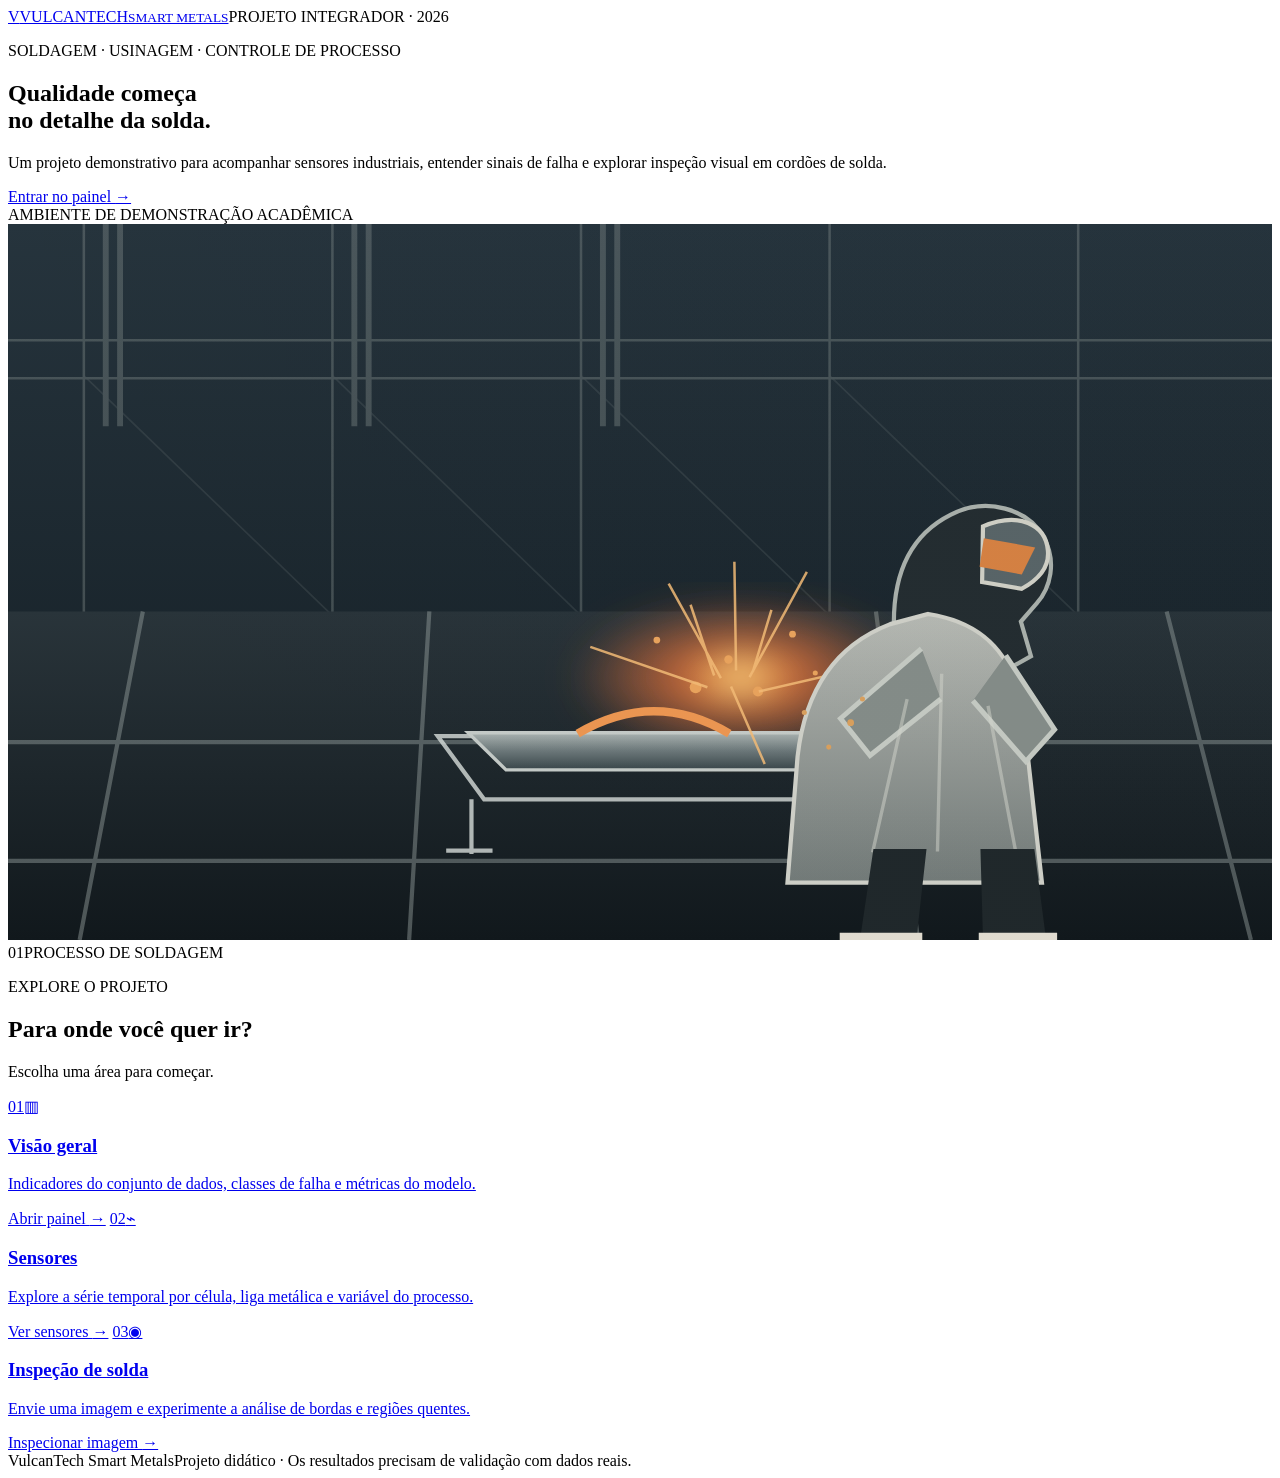
==== web/index.html @ ec48d2c2 "." ====
<!doctype html>
<html lang="pt-BR">
<head><meta charset="utf-8"><meta name="viewport" content="width=device-width, initial-scale=1"><title>VulcanTech | Soldagem Industrial</title><link rel="stylesheet" href="/static/styles.css"></head>
<body class="home-page">
  <header class="home-header"><a class="wordmark" href="/"><span class="wordmark-symbol">V</span><span>VULCANTECH<small>SMART METALS</small></span></a><span class="header-note">PROJETO INTEGRADOR · 2026</span></header>
  <main>
    <section class="cover">
      <div class="cover-copy"><p class="kicker">SOLDAGEM · USINAGEM · CONTROLE DE PROCESSO</p><h1>Qualidade começa<br>no detalhe da solda.</h1><p class="cover-intro">Um projeto demonstrativo para acompanhar sensores industriais, entender sinais de falha e explorar inspeção visual em cordões de solda.</p><a class="primary-button" href="/dashboard">Entrar no painel <span>→</span></a><div class="cover-caption"><i></i> AMBIENTE DE DEMONSTRAÇÃO ACADÊMICA</div></div>
      <div class="cover-photo"><img src="/assets/capa_soldagem.svg" alt="Ilustração de soldador trabalhando em uma peça metálica, com faíscas na região do cordão"><div class="photo-tag"><span>01</span><span>PROCESSO DE SOLDAGEM</span></div></div>
    </section>
    <section class="home-links"><div class="home-links-heading"><div><p class="kicker">EXPLORE O PROJETO</p><h2>Para onde você quer ir?</h2></div><p>Escolha uma área para começar.</p></div><div class="feature-links">
      <a class="feature-card" href="/dashboard"><span class="feature-number">01</span><span class="feature-icon">▥</span><h3>Visão geral</h3><p>Indicadores do conjunto de dados, classes de falha e métricas do modelo.</p><span class="feature-arrow">Abrir painel <b>→</b></span></a>
      <a class="feature-card" href="/sensors"><span class="feature-number">02</span><span class="feature-icon">⌁</span><h3>Sensores</h3><p>Explore a série temporal por célula, liga metálica e variável do processo.</p><span class="feature-arrow">Ver sensores <b>→</b></span></a>
      <a class="feature-card" href="/inspection"><span class="feature-number">03</span><span class="feature-icon">◉</span><h3>Inspeção de solda</h3><p>Envie uma imagem e experimente a análise de bordas e regiões quentes.</p><span class="feature-arrow">Inspecionar imagem <b>→</b></span></a>
    </div></section>
  </main>
  <footer class="home-footer"><span>VulcanTech Smart Metals</span><span>Projeto didático · Os resultados precisam de validação com dados reais.</span></footer>
</body>
</html>
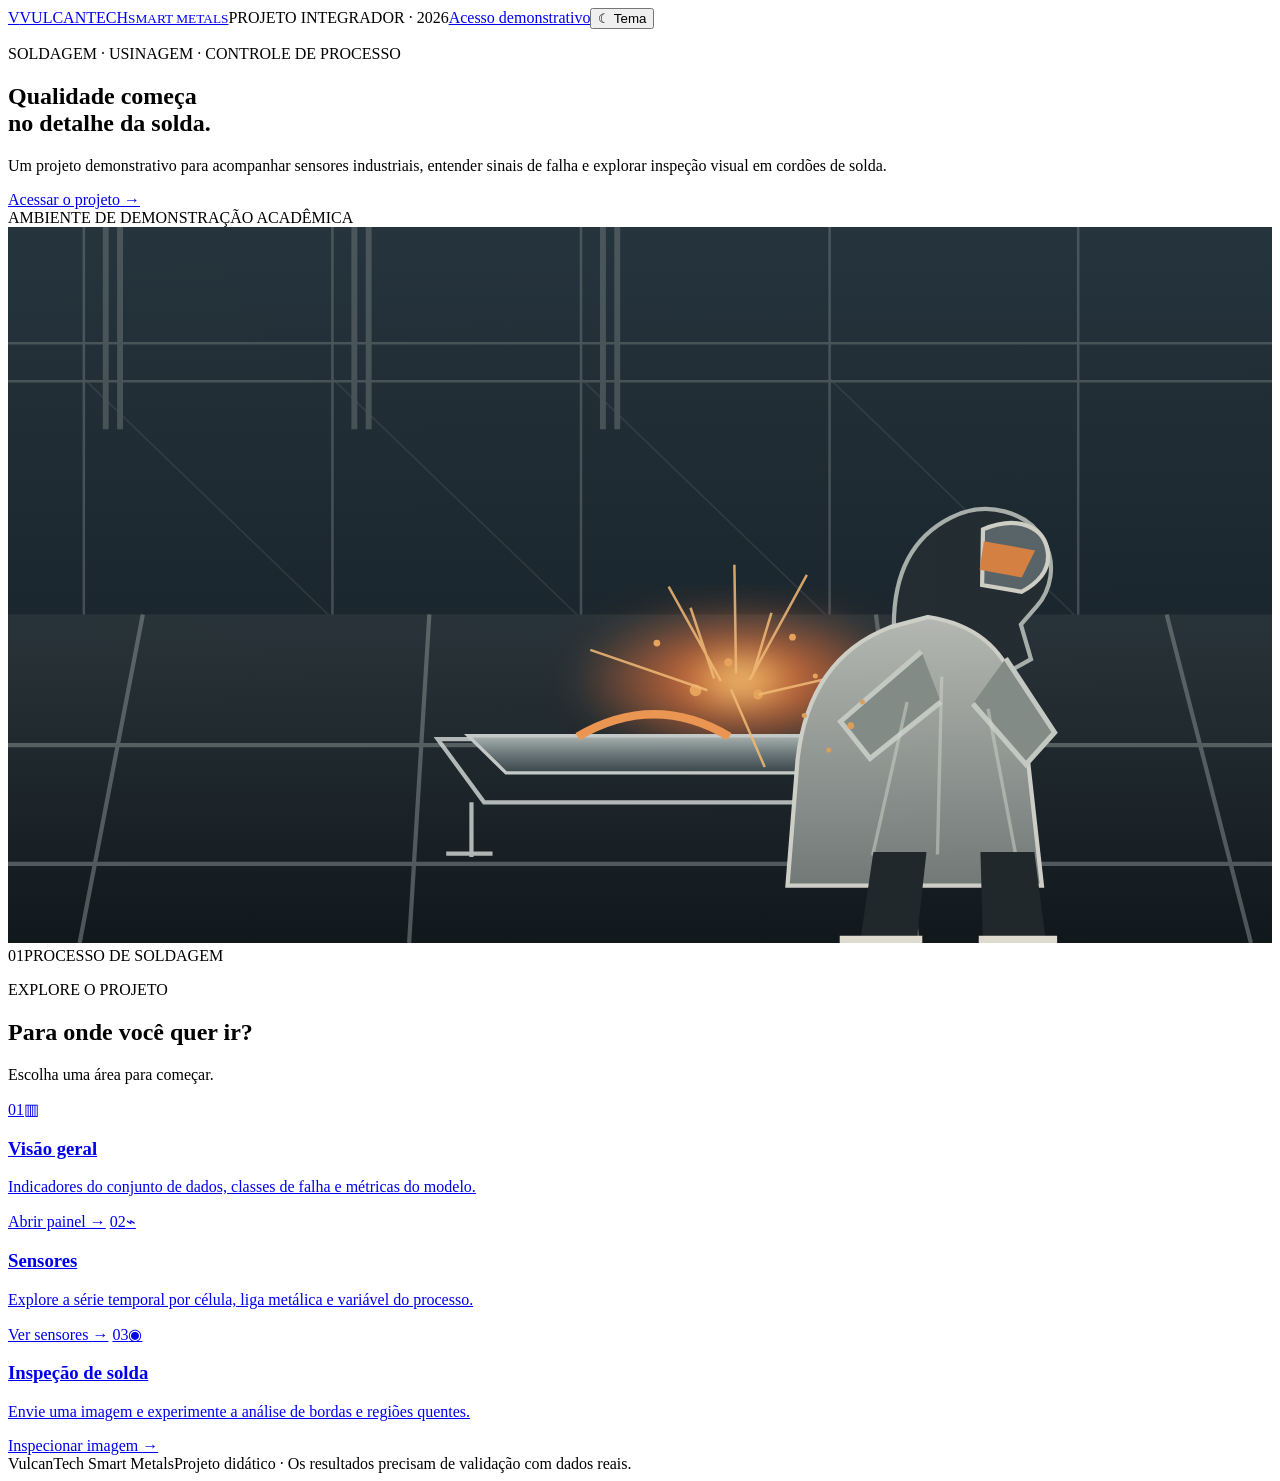
==== commit 2516479f: "final commit" ====
--- a/web/index.html
+++ b/web/index.html
@@ -2,10 +2,10 @@
 <html lang="pt-BR">
 <head><meta charset="utf-8"><meta name="viewport" content="width=device-width, initial-scale=1"><title>VulcanTech | Soldagem Industrial</title><link rel="stylesheet" href="/static/styles.css"></head>
 <body class="home-page">
-  <header class="home-header"><a class="wordmark" href="/"><span class="wordmark-symbol">V</span><span>VULCANTECH<small>SMART METALS</small></span></a><span class="header-note">PROJETO INTEGRADOR · 2026</span></header>
+  <header class="home-header"><a class="wordmark" href="/"><span class="wordmark-symbol">V</span><span>VULCANTECH<small>SMART METALS</small></span></a><span class="header-note">PROJETO INTEGRADOR · 2026</span><a class="login-link" href="/login">Acesso demonstrativo</a><button class="theme-toggle" type="button" aria-label="Ativar tema escuro" title="Alternar tema">☾ <span>Tema</span></button></header>
   <main>
     <section class="cover">
-      <div class="cover-copy"><p class="kicker">SOLDAGEM · USINAGEM · CONTROLE DE PROCESSO</p><h1>Qualidade começa<br>no detalhe da solda.</h1><p class="cover-intro">Um projeto demonstrativo para acompanhar sensores industriais, entender sinais de falha e explorar inspeção visual em cordões de solda.</p><a class="primary-button" href="/dashboard">Entrar no painel <span>→</span></a><div class="cover-caption"><i></i> AMBIENTE DE DEMONSTRAÇÃO ACADÊMICA</div></div>
+      <div class="cover-copy"><p class="kicker">SOLDAGEM · USINAGEM · CONTROLE DE PROCESSO</p><h1>Qualidade começa<br>no detalhe da solda.</h1><p class="cover-intro">Um projeto demonstrativo para acompanhar sensores industriais, entender sinais de falha e explorar inspeção visual em cordões de solda.</p><a class="primary-button" href="/login">Acessar o projeto <span>→</span></a><div class="cover-caption"><i></i> AMBIENTE DE DEMONSTRAÇÃO ACADÊMICA</div></div>
       <div class="cover-photo"><img src="/assets/capa_soldagem.svg" alt="Ilustração de soldador trabalhando em uma peça metálica, com faíscas na região do cordão"><div class="photo-tag"><span>01</span><span>PROCESSO DE SOLDAGEM</span></div></div>
     </section>
     <section class="home-links"><div class="home-links-heading"><div><p class="kicker">EXPLORE O PROJETO</p><h2>Para onde você quer ir?</h2></div><p>Escolha uma área para começar.</p></div><div class="feature-links">
@@ -15,5 +15,6 @@
     </div></section>
   </main>
   <footer class="home-footer"><span>VulcanTech Smart Metals</span><span>Projeto didático · Os resultados precisam de validação com dados reais.</span></footer>
+  <script src="/static/theme.js"></script>
 </body>
 </html>
